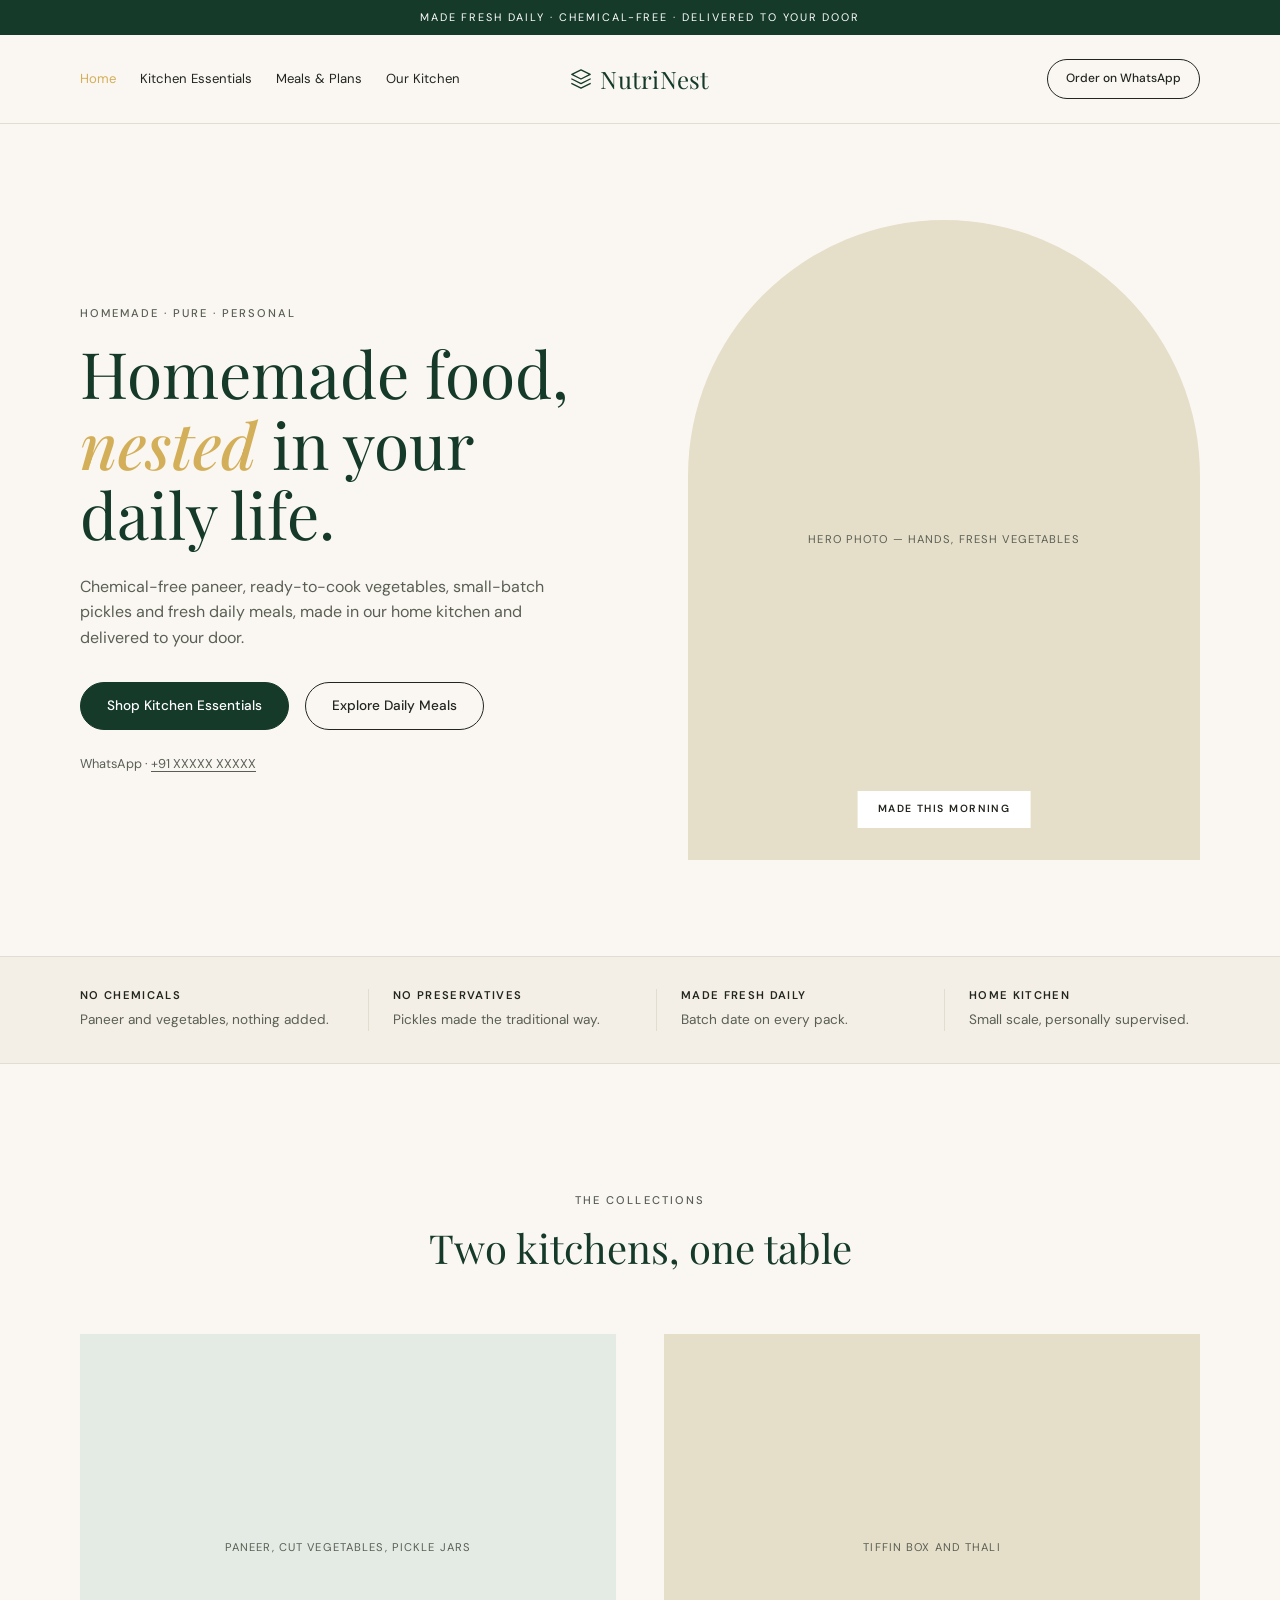
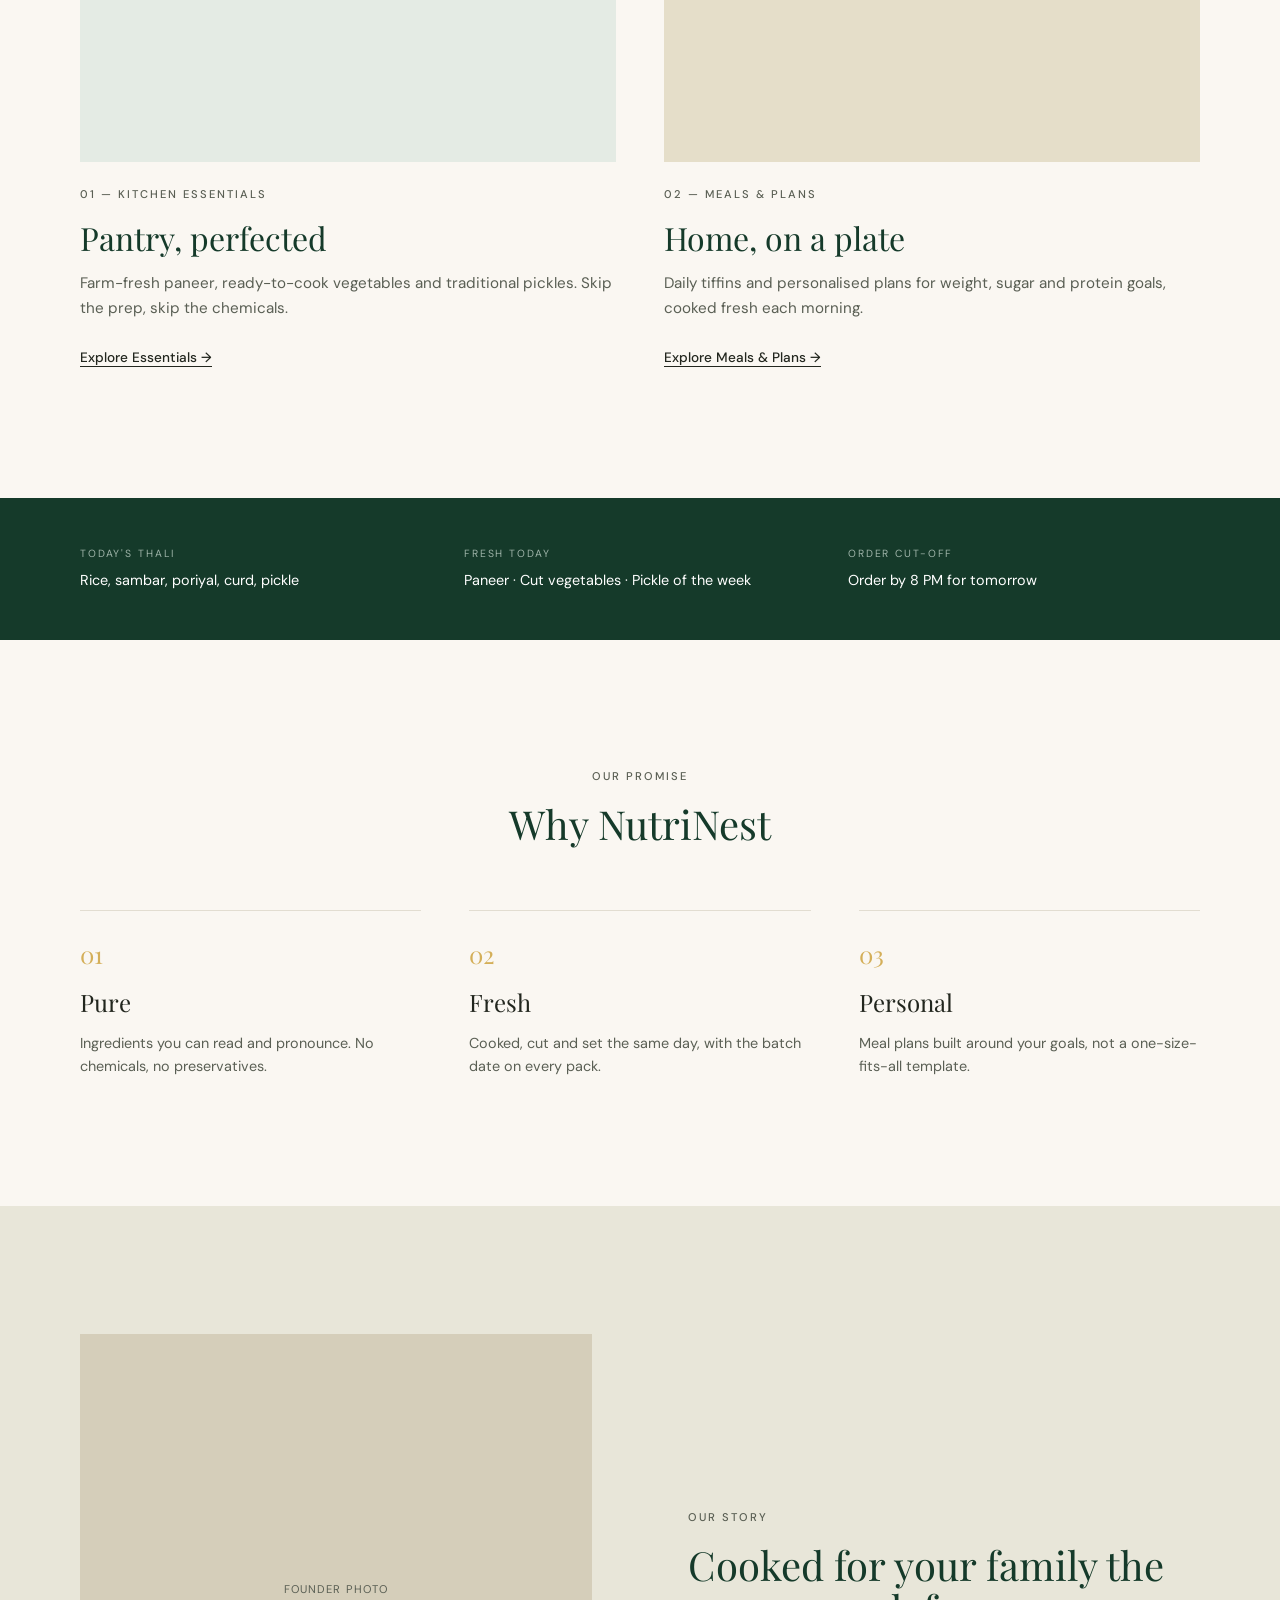
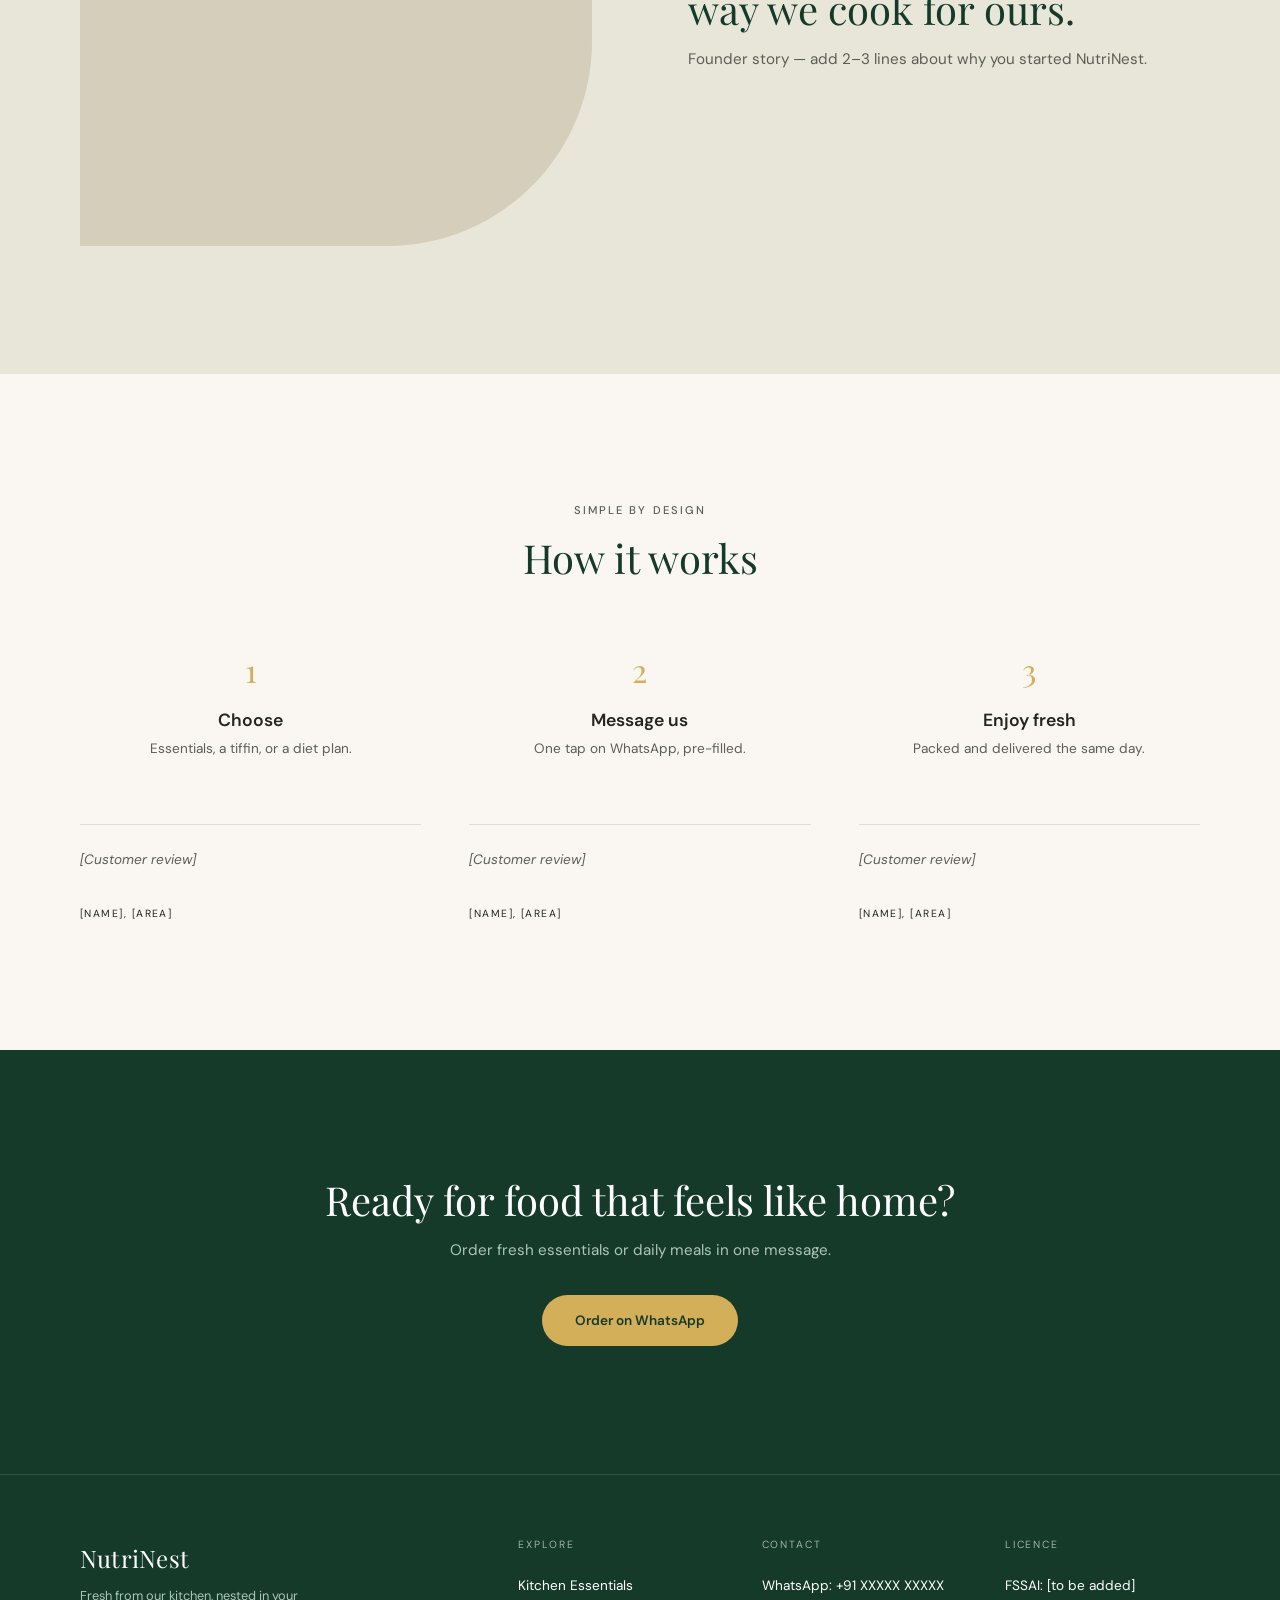
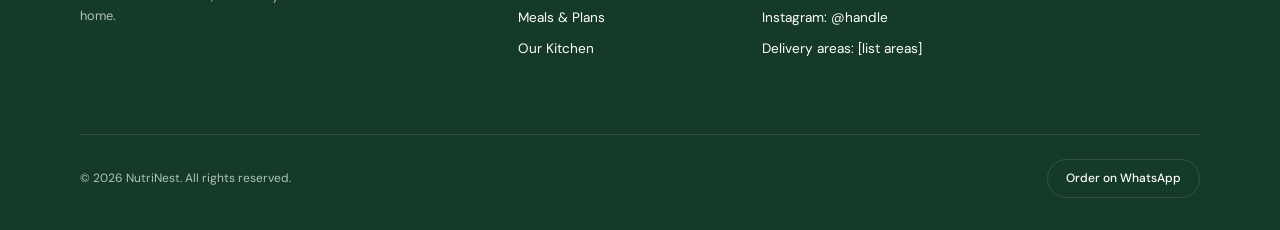
==== index.html @ 68348ece "first commit, structure created. kitchen-essential updated" ====
<!DOCTYPE html>
<html lang="en">
<head>
  <meta charset="UTF-8" />
  <meta name="viewport" content="width=device-width, initial-scale=1.0" />
  <meta name="description" content="NutriNest — homemade, chemical-free meals and kitchen essentials delivered fresh to your door." />
  <title>NutriNest — Homemade food, nested in your daily life</title>

  <link rel="preconnect" href="https://fonts.googleapis.com" />
  <link rel="preconnect" href="https://fonts.gstatic.com" crossorigin />
  <link
    href="https://fonts.googleapis.com/css2?family=DM+Sans:opsz,wght@9..40,400;9..40,500;9..40,600&family=Playfair+Display:ital,wght@0,400;0,500;1,500&display=swap"
    rel="stylesheet"
  />

  <!-- <link rel="stylesheet" href="style.css" /> -->
   <link rel="stylesheet" href="css/tokens.css" />
<link rel="stylesheet" href="css/base.css" />
<link rel="stylesheet" href="css/components.css" />
<link rel="stylesheet" href="css/pages/home.css" />   <!-- swap per page -->
</head>
<body>

  <!-- ============ ANNOUNCEMENT BAR ============ -->
  <div class="announcement-bar" role="region" aria-label="Announcement">
    <p>Made fresh daily · Chemical-free · Delivered to your door</p>
  </div>

  <!-- ============ HEADER ============ -->
  <header class="site-header">
    <div class="container site-header__inner">
      <nav class="site-nav" aria-label="Primary">
  <ul class="site-nav__list">
    <li><a href="index.html" class="site-nav__link" aria-current="page">Home</a></li>
    <li><a href="kitchen-essentials.html" class="site-nav__link">Kitchen Essentials</a></li>
    <li><a href="meals-plans.html" class="site-nav__link">Meals &amp; Plans</a></li>
    <li><a href="our-kitchen.html" class="site-nav__link">Our Kitchen</a></li>
  </ul>
</nav>

      <a href="/" class="brand" aria-label="NutriNest home">
        <svg class="brand__icon" width="22" height="22" viewBox="0 0 24 24" fill="none" stroke="currentColor" stroke-width="1.5" stroke-linecap="round" stroke-linejoin="round" aria-hidden="true">
          <path d="M12 2 2 7l10 5 10-5-10-5ZM2 17l10 5 10-5M2 12l10 5 10-5"/>
        </svg>
        <span class="brand__name">NutriNest</span>
      </a>

      <a href="https://wa.me/" class="btn btn--outline btn--sm" target="_blank" rel="noopener">Order on WhatsApp</a>
    </div>
  </header>

  <main>
    <!-- ============ HERO ============ -->
    <section class="hero" aria-labelledby="hero-title">
      <div class="container hero__inner">
        <div class="hero__content">
          <p class="eyebrow">Homemade · Pure · Personal</p>
          <h1 id="hero-title" class="hero__title">
            Homemade food,<br />
            <em class="hero__title-accent">nested</em> in your<br />
            daily life.
          </h1>
          <p class="hero__lead">
            Chemical-free paneer, ready-to-cook vegetables, small-batch pickles and fresh
            daily meals, made in our home kitchen and delivered to your door.
          </p>
          <div class="hero__actions">
            <a href="#essentials" class="btn btn--primary">Shop Kitchen Essentials</a>
            <a href="#meals" class="btn btn--outline">Explore Daily Meals</a>
          </div>
          <p class="hero__meta">WhatsApp · <a href="https://wa.me/" class="link-underline">+91 XXXXX XXXXX</a></p>
        </div>

        <figure class="hero__media">
          <!-- Replace with <img src="..." alt="..."> when assets are ready -->
          <div class="image-placeholder image-placeholder--arch" aria-hidden="true">
            <span>Hero photo — hands, fresh vegetables</span>
          </div>
          <figcaption class="hero__badge">Made this morning</figcaption>
        </figure>
      </div>
    </section>

    <!-- ============ VALUE PROPS ============ -->
    <section class="value-props" aria-label="Why NutriNest">
      <div class="container">
        <ul class="value-props__grid">
          <li class="value-props__item">
            <h3 class="value-props__title">No Chemicals</h3>
            <p class="value-props__text">Paneer and vegetables, nothing added.</p>
          </li>
          <li class="value-props__item">
            <h3 class="value-props__title">No Preservatives</h3>
            <p class="value-props__text">Pickles made the traditional way.</p>
          </li>
          <li class="value-props__item">
            <h3 class="value-props__title">Made Fresh Daily</h3>
            <p class="value-props__text">Batch date on every pack.</p>
          </li>
          <li class="value-props__item">
            <h3 class="value-props__title">Home Kitchen</h3>
            <p class="value-props__text">Small scale, personally supervised.</p>
          </li>
        </ul>
      </div>
    </section>

    <!-- ============ COLLECTIONS ============ -->
    <section id="essentials" class="collections" aria-labelledby="collections-title">
      <div class="container">
        <header class="section-head section-head--center">
          <p class="eyebrow">The Collections</p>
          <h2 id="collections-title" class="section-title">Two kitchens, one table</h2>
        </header>

        <div class="collections__grid">
          <article class="collection-card" id="meals">
            <div class="image-placeholder image-placeholder--sage" aria-hidden="true">
              <span>Paneer, cut vegetables, pickle jars</span>
            </div>
            <p class="eyebrow">01 — Kitchen Essentials</p>
            <h3 class="collection-card__title">Pantry, perfected</h3>
            <p class="collection-card__text">
              Farm-fresh paneer, ready-to-cook vegetables and traditional pickles.
              Skip the prep, skip the chemicals.
            </p>
            <a href="#" class="link-cta">Explore Essentials <span aria-hidden="true">→</span></a>
          </article>

          <article class="collection-card">
            <div class="image-placeholder image-placeholder--sand" aria-hidden="true">
              <span>Tiffin box and thali</span>
            </div>
            <p class="eyebrow">02 — Meals &amp; Plans</p>
            <h3 class="collection-card__title">Home, on a plate</h3>
            <p class="collection-card__text">
              Daily tiffins and personalised plans for weight, sugar and protein goals,
              cooked fresh each morning.
            </p>
            <a href="#" class="link-cta">Explore Meals &amp; Plans <span aria-hidden="true">→</span></a>
          </article>
        </div>
      </div>
    </section>

    <!-- ============ TODAY'S BOARD ============ -->
    <section class="daily-board" aria-label="Today at NutriNest">
      <div class="container daily-board__grid">
        <div class="daily-board__item">
          <p class="daily-board__label">Today's Thali</p>
          <p class="daily-board__value">Rice, sambar, poriyal, curd, pickle</p>
        </div>
        <div class="daily-board__item">
          <p class="daily-board__label">Fresh Today</p>
          <p class="daily-board__value">Paneer · Cut vegetables · Pickle of the week</p>
        </div>
        <div class="daily-board__item">
          <p class="daily-board__label">Order Cut-off</p>
          <p class="daily-board__value">Order by 8 PM for tomorrow</p>
        </div>
      </div>
    </section>

    <!-- ============ PROMISE ============ -->
    <section class="promise" aria-labelledby="promise-title">
      <div class="container">
        <header class="section-head section-head--center">
          <p class="eyebrow">Our Promise</p>
          <h2 id="promise-title" class="section-title">Why NutriNest</h2>
        </header>

        <div class="promise__grid">
          <article class="promise__item">
            <span class="promise__num">01</span>
            <h3 class="promise__title">Pure</h3>
            <p class="promise__text">Ingredients you can read and pronounce. No chemicals, no preservatives.</p>
          </article>
          <article class="promise__item">
            <span class="promise__num">02</span>
            <h3 class="promise__title">Fresh</h3>
            <p class="promise__text">Cooked, cut and set the same day, with the batch date on every pack.</p>
          </article>
          <article class="promise__item">
            <span class="promise__num">03</span>
            <h3 class="promise__title">Personal</h3>
            <p class="promise__text">Meal plans built around your goals, not a one-size-fits-all template.</p>
          </article>
        </div>
      </div>
    </section>

    <!-- ============ STORY ============ -->
    <section id="story" class="story" aria-labelledby="story-title">
      <div class="container story__inner">
        <figure class="story__media">
          <div class="image-placeholder image-placeholder--blob" aria-hidden="true">
            <span>Founder photo</span>
          </div>
        </figure>
        <div class="story__content">
          <p class="eyebrow">Our Story</p>
          <h2 id="story-title" class="story__title">Cooked for your family the way we cook for ours.</h2>
          <p class="story__text">Founder story — add 2–3 lines about why you started NutriNest.</p>
        </div>
      </div>
    </section>

    <!-- ============ HOW IT WORKS ============ -->
    <section class="how-it-works" aria-labelledby="how-title">
      <div class="container">
        <header class="section-head section-head--center">
          <p class="eyebrow">Simple by Design</p>
          <h2 id="how-title" class="section-title">How it works</h2>
        </header>

        <ol class="steps">
          <li class="steps__item">
            <span class="steps__num">1</span>
            <h3 class="steps__title">Choose</h3>
            <p class="steps__text">Essentials, a tiffin, or a diet plan.</p>
          </li>
          <li class="steps__item">
            <span class="steps__num">2</span>
            <h3 class="steps__title">Message us</h3>
            <p class="steps__text">One tap on WhatsApp, pre-filled.</p>
          </li>
          <li class="steps__item">
            <span class="steps__num">3</span>
            <h3 class="steps__title">Enjoy fresh</h3>
            <p class="steps__text">Packed and delivered the same day.</p>
          </li>
        </ol>

        <div class="testimonials">
          <figure class="testimonial">
            <blockquote class="testimonial__quote">[Customer review]</blockquote>
            <figcaption class="testimonial__author">[Name], [Area]</figcaption>
          </figure>
          <figure class="testimonial">
            <blockquote class="testimonial__quote">[Customer review]</blockquote>
            <figcaption class="testimonial__author">[Name], [Area]</figcaption>
          </figure>
          <figure class="testimonial">
            <blockquote class="testimonial__quote">[Customer review]</blockquote>
            <figcaption class="testimonial__author">[Name], [Area]</figcaption>
          </figure>
        </div>
      </div>
    </section>

    <!-- ============ CTA ============ -->
    <section class="cta" aria-labelledby="cta-title">
      <div class="container cta__inner">
        <h2 id="cta-title" class="cta__title">Ready for food that feels like home?</h2>
        <p class="cta__text">Order fresh essentials or daily meals in one message.</p>
        <a href="https://wa.me/" class="btn btn--gold" target="_blank" rel="noopener">Order on WhatsApp</a>
      </div>
    </section>
  </main>

  <!-- ============ FOOTER ============ -->
  <footer class="site-footer">
    <div class="container">
      <div class="site-footer__grid">
        <div class="site-footer__brand">
          <p class="brand__name">NutriNest</p>
          <p class="site-footer__tagline">Fresh from our kitchen, nested in your home.</p>
        </div>

        <nav class="site-footer__col" aria-label="Explore">
          <h3 class="site-footer__heading">Explore</h3>
          <ul>
            <li><a href="#essentials">Kitchen Essentials</a></li>
            <li><a href="#meals">Meals &amp; Plans</a></li>
            <li><a href="#story">Our Kitchen</a></li>
          </ul>
        </nav>

        <div class="site-footer__col">
          <h3 class="site-footer__heading">Contact</h3>
          <ul>
            <li>WhatsApp: +91 XXXXX XXXXX</li>
            <li>Instagram: @handle</li>
            <li>Delivery areas: [list areas]</li>
          </ul>
        </div>

        <div class="site-footer__col">
          <h3 class="site-footer__heading">Licence</h3>
          <ul>
            <li>FSSAI: [to be added]</li>
          </ul>
        </div>
      </div>

      <div class="site-footer__bottom">
        <p class="site-footer__copy">© <span id="year"></span> NutriNest. All rights reserved.</p>
        <a href="https://wa.me/" class="btn btn--ghost btn--sm" target="_blank" rel="noopener">Order on WhatsApp</a>
      </div>
    </div>
  </footer>

  <script>
    document.getElementById('year').textContent = new Date().getFullYear();
  </script>
</body>
</html>
---- style.css ----
/* =========================================================
   1. DESIGN TOKENS
   ========================================================= */
:root {
  /* Colour system */
  --c-bg:            #FAF7F2;
  --c-bg-muted:      #F3EFE6;
  --c-bg-elevated:   #E8E6D9;
  --c-surface-arch:  #E5DEC9;
  --c-surface-sage:  #E4EBE4;
  --c-surface-sand:  #E5DEC9;
  --c-surface-blob:  #D5CEBA;

  --c-text:          #22261E;
  --c-text-muted:    #5A5F54;
  --c-text-inverse:  #FFFFFF;
  --c-text-inverse-muted: #B0C4B8;

  --c-brand:         #153A2A;
  --c-brand-hover:   #0D261B;
  --c-accent:        #D4AF59;
  --c-accent-hover:  #C6A048;
  --c-border:        #E2DDD1;
  --c-border-inverse: rgba(255, 255, 255, 0.12);

  /* Typography */
  --font-heading: 'Playfair Display', Georgia, serif;
  --font-body:    'DM Sans', system-ui, -apple-system, sans-serif;

  /* Spacing scale (8px base) */
  --sp-1: 8px;
  --sp-2: 16px;
  --sp-3: 24px;
  --sp-4: 32px;
  --sp-5: 48px;
  --sp-6: 64px;
  --sp-7: 96px;
  --sp-8: 128px;

  /* Layout */
  --container: 1200px;
  --gutter: 40px;
  --radius-pill: 999px;

  /* Motion */
  --ease: cubic-bezier(0.4, 0, 0.2, 1);
  --dur: 200ms;
}

/* =========================================================
   2. RESET & BASE
   ========================================================= */
*, *::before, *::after { box-sizing: border-box; }

* { margin: 0; padding: 0; }

html {
  -webkit-text-size-adjust: 100%;
  scroll-behavior: smooth;
}

body {
  font-family: var(--font-body);
  font-size: 16px;
  line-height: 1.6;
  color: var(--c-text);
  background: var(--c-bg);
  -webkit-font-smoothing: antialiased;
  -moz-osx-font-smoothing: grayscale;
}

h1, h2, h3 {
  font-family: var(--font-heading);
  font-weight: 400;
  line-height: 1.1;
}

img { display: block; max-width: 100%; height: auto; }

ul, ol { list-style: none; }

a { color: inherit; text-decoration: none; }

button { font: inherit; cursor: pointer; border: none; background: none; }

:focus-visible {
  outline: 2px solid var(--c-accent);
  outline-offset: 3px;
  border-radius: 4px;
}

/* =========================================================
   3. UTILITIES
   ========================================================= */
.container {
  width: 100%;
  max-width: var(--container);
  margin-inline: auto;
  padding-inline: var(--gutter);
}

.eyebrow {
  font-size: 0.7rem;
  text-transform: uppercase;
  letter-spacing: 0.18em;
  color: var(--c-text-muted);
  margin-bottom: var(--sp-2);
  font-weight: 500;
}

.section-head { margin-bottom: var(--sp-6); }
.section-head--center { text-align: center; }

.section-title {
  font-size: clamp(1.75rem, 4vw, 2.5rem);
  color: var(--c-brand);
}

.link-underline {
  text-decoration: underline;
  text-underline-offset: 3px;
}

.link-cta {
  display: inline-block;
  font-size: 0.85rem;
  font-weight: 500;
  text-decoration: underline;
  text-underline-offset: 4px;
  transition: color var(--dur) var(--ease);
}
.link-cta:hover { color: var(--c-accent); }

/* Image placeholders — swap for <img> later */
.image-placeholder {
  width: 100%;
  display: flex;
  align-items: center;
  justify-content: center;
  text-align: center;
  padding: var(--sp-3);
  font-size: 0.7rem;
  text-transform: uppercase;
  letter-spacing: 0.1em;
  color: var(--c-text-muted);
}
.image-placeholder--arch { aspect-ratio: 4 / 5; border-radius: 999px 999px 0 0; background: var(--c-surface-arch); }
.image-placeholder--sage { aspect-ratio: 5 / 4; background: var(--c-surface-sage); }
.image-placeholder--sand { aspect-ratio: 5 / 4; background: var(--c-surface-sand); }
.image-placeholder--blob { aspect-ratio: 1 / 1; background: var(--c-surface-blob); border-radius: 0 0 40% 0; }

/* =========================================================
   4. BUTTONS
   ========================================================= */
.btn {
  display: inline-flex;
  align-items: center;
  justify-content: center;
  padding: 12px 26px;
  border-radius: var(--radius-pill);
  font-size: 0.85rem;
  font-weight: 500;
  border: 1px solid transparent;
  transition: background var(--dur) var(--ease), color var(--dur) var(--ease), border-color var(--dur) var(--ease);
  white-space: nowrap;
}

.btn--sm { padding: 9px 18px; font-size: 0.75rem; }

.btn--primary { background: var(--c-brand); color: var(--c-text-inverse); border-color: var(--c-brand); }
.btn--primary:hover { background: var(--c-brand-hover); border-color: var(--c-brand-hover); }

.btn--outline { background: transparent; color: var(--c-text); border-color: var(--c-text); }
.btn--outline:hover { background: var(--c-text); color: var(--c-text-inverse); }

.btn--gold { background: var(--c-accent); color: var(--c-brand); font-weight: 600; padding: 14px 32px; }
.btn--gold:hover { background: var(--c-accent-hover); }

.btn--ghost { background: transparent; color: var(--c-text-inverse); border-color: var(--c-border-inverse); }
.btn--ghost:hover { background: var(--c-text-inverse); color: var(--c-brand); }

/* =========================================================
   5. ANNOUNCEMENT BAR
   ========================================================= */
.announcement-bar {
  background: var(--c-brand);
  color: var(--c-text-inverse);
  text-align: center;
  padding: 9px var(--sp-2);
  font-size: 0.68rem;
  letter-spacing: 0.18em;
  text-transform: uppercase;
}

/* =========================================================
   6. HEADER
   ========================================================= */
.site-header {
  border-bottom: 1px solid var(--c-border);
  padding-block: var(--sp-3);
}

.site-header__inner {
  display: grid;
  grid-template-columns: 1fr auto 1fr;
  align-items: center;
  gap: var(--sp-3);
}

.site-nav__list {
  display: flex;
  gap: var(--sp-3);
  font-size: 0.82rem;
}

.site-nav__link { transition: color var(--dur) var(--ease); }
.site-nav__link:hover,
.site-nav__link[aria-current="page"] { color: var(--c-accent); }

.brand {
  display: inline-flex;
  align-items: center;
  gap: 8px;
  justify-self: center;
}
.brand__icon { color: var(--c-brand); }
.brand__name {
  font-family: var(--font-heading);
  font-size: 1.5rem;
  color: var(--c-brand);
  letter-spacing: 0.01em;
}

.site-header__inner > .btn { justify-self: end; }

/* =========================================================
   7. HERO
   ========================================================= */
.hero { padding-block: var(--sp-7); }

.hero__inner {
  display: grid;
  grid-template-columns: 1fr 1fr;
  gap: var(--sp-7);
  align-items: center;
}

.hero__title {
  font-size: clamp(2.5rem, 6vw, 4rem);
  color: var(--c-brand);
  margin-bottom: var(--sp-3);
}

.hero__title-accent {
  font-style: italic;
  color: var(--c-accent);
  font-weight: 500;
}

.hero__lead {
  color: var(--c-text-muted);
  max-width: 46ch;
  margin-bottom: var(--sp-4);
}

.hero__actions {
  display: flex;
  flex-wrap: wrap;
  gap: var(--sp-2);
  margin-bottom: var(--sp-3);
}

.hero__meta {
  font-size: 0.8rem;
  color: var(--c-text-muted);
}

.hero__media {
  position: relative;
}

.hero__badge {
  position: absolute;
  left: 50%;
  bottom: var(--sp-4);
  transform: translateX(-50%);
  background: var(--c-text-inverse);
  color: var(--c-text);
  padding: 10px 20px;
  font-size: 0.65rem;
  font-weight: 600;
  letter-spacing: 0.14em;
  text-transform: uppercase;
  white-space: nowrap;
}

/* =========================================================
   8. VALUE PROPS
   ========================================================= */
.value-props {
  background: var(--c-bg-muted);
  border-block: 1px solid var(--c-border);
  padding-block: var(--sp-4);
}

.value-props__grid {
  display: grid;
  grid-template-columns: repeat(4, 1fr);
  gap: var(--sp-4);
}

.value-props__item {
  padding-left: var(--sp-3);
  border-left: 1px solid var(--c-border);
}
.value-props__item:first-child { border-left: none; padding-left: 0; }

.value-props__title {
  font-family: var(--font-body);
  font-size: 0.7rem;
  font-weight: 600;
  text-transform: uppercase;
  letter-spacing: 0.12em;
  margin-bottom: var(--sp-1);
}

.value-props__text {
  font-size: 0.85rem;
  color: var(--c-text-muted);
}

/* =========================================================
   9. COLLECTIONS
   ========================================================= */
.collections { padding-block: var(--sp-8); }

.collections__grid {
  display: grid;
  grid-template-columns: repeat(2, 1fr);
  gap: var(--sp-5);
}

.collection-card .image-placeholder { margin-bottom: var(--sp-3); }

.collection-card__title {
  font-size: clamp(1.5rem, 3vw, 2rem);
  color: var(--c-brand);
  margin-bottom: var(--sp-2);
}

.collection-card__text {
  color: var(--c-text-muted);
  font-size: 0.95rem;
  margin-bottom: var(--sp-3);
}

/* =========================================================
   10. DAILY BOARD
   ========================================================= */
.daily-board {
  background: var(--c-brand);
  color: var(--c-text-inverse);
  padding-block: var(--sp-5);
}

.daily-board__grid {
  display: grid;
  grid-template-columns: repeat(3, 1fr);
  gap: var(--sp-4);
}

.daily-board__label {
  font-size: 0.65rem;
  text-transform: uppercase;
  letter-spacing: 0.18em;
  color: #9EB3A8;
  margin-bottom: var(--sp-1);
}

.daily-board__value { font-size: 0.9rem; line-height: 1.5; }

/* =========================================================
   11. PROMISE
   ========================================================= */
.promise { padding-block: var(--sp-8); }

.promise__grid {
  display: grid;
  grid-template-columns: repeat(3, 1fr);
  gap: var(--sp-5);
}

.promise__item {
  border-top: 1px solid var(--c-border);
  padding-top: var(--sp-3);
}

.promise__num {
  display: block;
  font-family: var(--font-heading);
  font-size: 1.5rem;
  color: var(--c-accent);
  margin-bottom: var(--sp-2);
}

.promise__title {
  font-size: 1.5rem;
  margin-bottom: var(--sp-2);
}

.promise__text {
  font-size: 0.9rem;
  color: var(--c-text-muted);
}

/* =========================================================
   12. STORY
   ========================================================= */
.story {
  background: var(--c-bg-elevated);
  padding-block: var(--sp-8);
}

.story__inner {
  display: grid;
  grid-template-columns: 1fr 1fr;
  gap: var(--sp-7);
  align-items: center;
}

.story__title {
  font-size: clamp(1.75rem, 3.5vw, 2.5rem);
  color: var(--c-brand);
  margin-bottom: var(--sp-2);
}

.story__text {
  font-size: 0.95rem;
  color: var(--c-text-muted);
}

/* =========================================================
   13. HOW IT WORKS
   ========================================================= */
.how-it-works { padding-block: var(--sp-8); }

.steps {
  display: grid;
  grid-template-columns: repeat(3, 1fr);
  gap: var(--sp-5);
  text-align: center;
  margin-bottom: var(--sp-6);
}

.steps__num {
  display: block;
  font-family: var(--font-heading);
  font-size: 2rem;
  color: var(--c-accent);
  margin-bottom: var(--sp-2);
}

.steps__title {
  font-family: var(--font-body);
  font-size: 1.1rem;
  font-weight: 600;
  margin-bottom: var(--sp-1);
}

.steps__text {
  font-size: 0.85rem;
  color: var(--c-text-muted);
}

.testimonials {
  display: grid;
  grid-template-columns: repeat(3, 1fr);
  gap: var(--sp-5);
}

.testimonial {
  border-top: 1px solid var(--c-border);
  padding-top: var(--sp-3);
}

.testimonial__quote {
  font-size: 0.85rem;
  font-style: italic;
  color: var(--c-text-muted);
  min-height: 3em;
}

.testimonial__author {
  margin-top: var(--sp-2);
  font-size: 0.65rem;
  letter-spacing: 0.14em;
  text-transform: uppercase;
  color: var(--c-text);
}

/* =========================================================
   14. CTA
   ========================================================= */
.cta {
  background: var(--c-brand);
  color: var(--c-text-inverse);
  text-align: center;
  padding-block: var(--sp-8);
}

.cta__title { font-size: clamp(1.75rem, 4vw, 2.5rem); margin-bottom: var(--sp-2); }

.cta__text {
  color: var(--c-text-inverse-muted);
  font-size: 0.95rem;
  margin-bottom: var(--sp-4);
}

/* =========================================================
   15. FOOTER
   ========================================================= */
.site-footer {
  background: var(--c-brand);
  color: var(--c-text-inverse);
  padding-block: var(--sp-6) var(--sp-4);
  border-top: 1px solid var(--c-border-inverse);
}

.site-footer__grid {
  display: grid;
  grid-template-columns: 2fr 1fr 1fr 1fr;
  gap: var(--sp-5);
  margin-bottom: var(--sp-6);
}

.site-footer__tagline {
  font-size: 0.8rem;
  color: var(--c-text-inverse-muted);
  max-width: 26ch;
  margin-top: var(--sp-1);
}

.site-footer .brand__name { color: var(--c-text-inverse); }

.site-footer__heading {
  font-family: var(--font-body);
  font-size: 0.65rem;
  letter-spacing: 0.18em;
  text-transform: uppercase;
  color: #9EB3A8;
  margin-bottom: var(--sp-3);
}

.site-footer__col ul li {
  font-size: 0.85rem;
  margin-bottom: 10px;
}
.site-footer__col a:hover { color: var(--c-accent); }

.site-footer__bottom {
  display: flex;
  justify-content: space-between;
  align-items: center;
  gap: var(--sp-3);
  border-top: 1px solid var(--c-border-inverse);
  padding-top: var(--sp-3);
  font-size: 0.75rem;
  color: var(--c-text-inverse-muted);
}

/* =========================================================
   16. RESPONSIVE
   ========================================================= */
@media (max-width: 1024px) {
  :root { --gutter: 24px; }

  .hero__inner,
  .collections__grid,
  .story__inner {
    grid-template-columns: 1fr;
    gap: var(--sp-5);
  }

  .value-props__grid,
  .promise__grid,
  .steps,
  .testimonials,
  .daily-board__grid {
    grid-template-columns: 1fr 1fr;
  }

  .site-footer__grid { grid-template-columns: 1fr 1fr; }
  .site-header__inner { grid-template-columns: 1fr auto; }
  .site-nav { display: none; } /* Replace with a mobile drawer later */
}

@media (max-width: 640px) {
  .value-props__grid,
  .promise__grid,
  .steps,
  .testimonials,
  .daily-board__grid,
  .site-footer__grid {
    grid-template-columns: 1fr;
  }

  .value-props__item {
    border-left: none;
    padding-left: 0;
    border-top: 1px solid var(--c-border);
    padding-top: var(--sp-2);
  }
  .value-props__item:first-child { border-top: none; padding-top: 0; }

  .hero { padding-block: var(--sp-5); }

  .site-footer__bottom {
    flex-direction: column;
    align-items: flex-start;
  }
}

/* Respect reduced-motion preferences */
@media (prefers-reduced-motion: reduce) {
  *, *::before, *::after {
    animation-duration: 0.01ms !important;
    transition-duration: 0.01ms !important;
    scroll-behavior: auto !important;
  }
}
---- css/tokens.css ----
/* =========================================================
   1. DESIGN TOKENS
   ========================================================= */
:root {
  /* Colour system */
  --c-bg:            #FAF7F2;
  --c-bg-muted:      #F3EFE6;
  --c-bg-elevated:   #E8E6D9;
  --c-surface-arch:  #E5DEC9;
  --c-surface-sage:  #E4EBE4;
  --c-surface-sand:  #E5DEC9;
  --c-surface-blob:  #D5CEBA;

  --c-text:          #22261E;
  --c-text-muted:    #5A5F54;
  --c-text-inverse:  #FFFFFF;
  --c-text-inverse-muted: #B0C4B8;

  --c-brand:         #153A2A;
  --c-brand-hover:   #0D261B;
  --c-accent:        #D4AF59;
  --c-accent-hover:  #C6A048;
  --c-border:        #E2DDD1;
  --c-border-inverse: rgba(255, 255, 255, 0.12);

  /* Typography */
  --font-heading: 'Playfair Display', Georgia, serif;
  --font-body:    'DM Sans', system-ui, -apple-system, sans-serif;

  /* Spacing scale (8px base) */
  --sp-1: 8px;
  --sp-2: 16px;
  --sp-3: 24px;
  --sp-4: 32px;
  --sp-5: 48px;
  --sp-6: 64px;
  --sp-7: 96px;
  --sp-8: 128px;

  /* Layout */
  --container: 1200px;
  --gutter: 40px;
  --radius-pill: 999px;

  /* Motion */
  --ease: cubic-bezier(0.4, 0, 0.2, 1);
  --dur: 200ms;
}
---- css/base.css ----
/* =========================================================
   2. RESET & BASE
   ========================================================= */
*, *::before, *::after { box-sizing: border-box; }

* { margin: 0; padding: 0; }

html {
  -webkit-text-size-adjust: 100%;
  scroll-behavior: smooth;
}

body {
  font-family: var(--font-body);
  font-size: 16px;
  line-height: 1.6;
  color: var(--c-text);
  background: var(--c-bg);
  -webkit-font-smoothing: antialiased;
  -moz-osx-font-smoothing: grayscale;
}

h1, h2, h3 {
  font-family: var(--font-heading);
  font-weight: 400;
  line-height: 1.1;
}

img { display: block; max-width: 100%; height: auto; }

ul, ol { list-style: none; }

a { color: inherit; text-decoration: none; }

button { font: inherit; cursor: pointer; border: none; background: none; }

:focus-visible {
  outline: 2px solid var(--c-accent);
  outline-offset: 3px;
  border-radius: 4px;
}

/* =========================================================
   3. UTILITIES
   ========================================================= */
.container {
  width: 100%;
  max-width: var(--container);
  margin-inline: auto;
  padding-inline: var(--gutter);
}

.eyebrow {
  font-size: 0.7rem;
  text-transform: uppercase;
  letter-spacing: 0.18em;
  color: var(--c-text-muted);
  margin-bottom: var(--sp-2);
  font-weight: 500;
}

.section-head { margin-bottom: var(--sp-6); }
.section-head--center { text-align: center; }

.section-title {
  font-size: clamp(1.75rem, 4vw, 2.5rem);
  color: var(--c-brand);
}

.link-underline {
  text-decoration: underline;
  text-underline-offset: 3px;
}

.link-cta {
  display: inline-block;
  font-size: 0.85rem;
  font-weight: 500;
  text-decoration: underline;
  text-underline-offset: 4px;
  transition: color var(--dur) var(--ease);
}
.link-cta:hover { color: var(--c-accent); }

/* Global responsive token adjustment */
@media (max-width: 1024px) {
  :root { --gutter: 24px; }
}

/* =========================================================
   18. REDUCED MOTION
   ========================================================= */
@media (prefers-reduced-motion: reduce) {
  *, *::before, *::after {
    animation-duration: 0.01ms !important;
    transition-duration: 0.01ms !important;
    scroll-behavior: auto !important;
  }
}
---- css/components.css ----
/* =========================================================
   4. BUTTONS
   ========================================================= */
.btn {
  display: inline-flex;
  align-items: center;
  justify-content: center;
  padding: 12px 26px;
  border-radius: var(--radius-pill);
  font-size: 0.85rem;
  font-weight: 500;
  border: 1px solid transparent;
  transition: background var(--dur) var(--ease), color var(--dur) var(--ease), border-color var(--dur) var(--ease);
  white-space: nowrap;
}

.btn--sm { padding: 9px 18px; font-size: 0.75rem; }

.btn--primary { background: var(--c-brand); color: var(--c-text-inverse); border-color: var(--c-brand); }
.btn--primary:hover { background: var(--c-brand-hover); border-color: var(--c-brand-hover); }

.btn--outline { background: transparent; color: var(--c-text); border-color: var(--c-text); }
.btn--outline:hover { background: var(--c-text); color: var(--c-text-inverse); }

.btn--gold { background: var(--c-accent); color: var(--c-brand); font-weight: 600; padding: 14px 32px; }
.btn--gold:hover { background: var(--c-accent-hover); }

.btn--ghost { background: transparent; color: var(--c-text-inverse); border-color: var(--c-border-inverse); }
.btn--ghost:hover { background: var(--c-text-inverse); color: var(--c-brand); }

/* =========================================================
   5. ANNOUNCEMENT BAR
   ========================================================= */
.announcement-bar {
  background: var(--c-brand);
  color: var(--c-text-inverse);
  text-align: center;
  padding: 9px var(--sp-2);
  font-size: 0.68rem;
  letter-spacing: 0.18em;
  text-transform: uppercase;
}

/* =========================================================
   6. HEADER
   ========================================================= */
.site-header {
  border-bottom: 1px solid var(--c-border);
  padding-block: var(--sp-3);
}

.site-header__inner {
  display: grid;
  grid-template-columns: 1fr auto 1fr;
  align-items: center;
  gap: var(--sp-3);
}

.site-nav__list {
  display: flex;
  gap: var(--sp-3);
  font-size: 0.82rem;
}

.site-nav__link { transition: color var(--dur) var(--ease); }
.site-nav__link:hover,
.site-nav__link[aria-current="page"] { color: var(--c-accent); }

.brand {
  display: inline-flex;
  align-items: center;
  gap: 8px;
  justify-self: center;
}
.brand__icon { color: var(--c-brand); }
.brand__name {
  font-family: var(--font-heading);
  font-size: 1.5rem;
  color: var(--c-brand);
  letter-spacing: 0.01em;
}

.site-header__inner > .btn { justify-self: end; }

/* =========================================================
   7. HERO
   ========================================================= */
.hero { padding-block: var(--sp-7); }

.hero__inner {
  display: grid;
  grid-template-columns: 1fr 1fr;
  gap: var(--sp-7);
  align-items: center;
}

.hero__title {
  font-size: clamp(2.5rem, 6vw, 4rem);
  color: var(--c-brand);
  margin-bottom: var(--sp-3);
}

.hero__title-accent {
  font-style: italic;
  color: var(--c-accent);
  font-weight: 500;
}

.hero__lead {
  color: var(--c-text-muted);
  max-width: 46ch;
  margin-bottom: var(--sp-4);
}

.hero__actions {
  display: flex;
  flex-wrap: wrap;
  gap: var(--sp-2);
  margin-bottom: var(--sp-3);
}

.hero__meta {
  font-size: 0.8rem;
  color: var(--c-text-muted);
}

.hero__media {
  position: relative;
}

.hero__badge {
  position: absolute;
  left: 50%;
  bottom: var(--sp-4);
  transform: translateX(-50%);
  background: var(--c-text-inverse);
  color: var(--c-text);
  padding: 10px 20px;
  font-size: 0.65rem;
  font-weight: 600;
  letter-spacing: 0.14em;
  text-transform: uppercase;
  white-space: nowrap;
}

/* =========================================================
   8. VALUE PROPS
   ========================================================= */
.value-props {
  background: var(--c-bg-muted);
  border-block: 1px solid var(--c-border);
  padding-block: var(--sp-4);
}

.value-props__grid {
  display: grid;
  grid-template-columns: repeat(4, 1fr);
  gap: var(--sp-4);
}

.value-props__item {
  padding-left: var(--sp-3);
  border-left: 1px solid var(--c-border);
}
.value-props__item:first-child { border-left: none; padding-left: 0; }

.value-props__title {
  font-family: var(--font-body);
  font-size: 0.7rem;
  font-weight: 600;
  text-transform: uppercase;
  letter-spacing: 0.12em;
  margin-bottom: var(--sp-1);
}

.value-props__text {
  font-size: 0.85rem;
  color: var(--c-text-muted);
}

/* =========================================================
   9. IMAGE PLACEHOLDERS
   ========================================================= */
.image-placeholder {
  width: 100%;
  display: flex;
  align-items: center;
  justify-content: center;
  text-align: center;
  padding: var(--sp-3);
  font-size: 0.7rem;
  text-transform: uppercase;
  letter-spacing: 0.1em;
  color: var(--c-text-muted);
}
.image-placeholder--arch { aspect-ratio: 4 / 5; border-radius: 999px 999px 0 0; background: var(--c-surface-arch); }
.image-placeholder--sage { aspect-ratio: 5 / 4; background: var(--c-surface-sage); }
.image-placeholder--sand { aspect-ratio: 5 / 4; background: var(--c-surface-sand); }
.image-placeholder--blob { aspect-ratio: 1 / 1; background: var(--c-surface-blob); border-radius: 0 0 40% 0; }

/* =========================================================
   10. DAILY BOARD
   ========================================================= */
.daily-board {
  background: var(--c-brand);
  color: var(--c-text-inverse);
  padding-block: var(--sp-5);
}

.daily-board__grid {
  display: grid;
  grid-template-columns: repeat(3, 1fr);
  gap: var(--sp-4);
}

.daily-board__label {
  font-size: 0.65rem;
  text-transform: uppercase;
  letter-spacing: 0.18em;
  color: #9EB3A8;
  margin-bottom: var(--sp-1);
}

.daily-board__value { font-size: 0.9rem; line-height: 1.5; }

/* =========================================================
   11. PROMISE
   ========================================================= */
.promise { padding-block: var(--sp-8); }

.promise__grid {
  display: grid;
  grid-template-columns: repeat(3, 1fr);
  gap: var(--sp-5);
}

.promise__item {
  border-top: 1px solid var(--c-border);
  padding-top: var(--sp-3);
}

.promise__num {
  display: block;
  font-family: var(--font-heading);
  font-size: 1.5rem;
  color: var(--c-accent);
  margin-bottom: var(--sp-2);
}

.promise__title {
  font-size: 1.5rem;
  margin-bottom: var(--sp-2);
}

.promise__text {
  font-size: 0.9rem;
  color: var(--c-text-muted);
}

/* =========================================================
   12. HOW IT WORKS
   ========================================================= */
.how-it-works { padding-block: var(--sp-8); }

.steps {
  display: grid;
  grid-template-columns: repeat(3, 1fr);
  gap: var(--sp-5);
  text-align: center;
  margin-bottom: var(--sp-6);
}

.steps__num {
  display: block;
  font-family: var(--font-heading);
  font-size: 2rem;
  color: var(--c-accent);
  margin-bottom: var(--sp-2);
}

.steps__title {
  font-family: var(--font-body);
  font-size: 1.1rem;
  font-weight: 600;
  margin-bottom: var(--sp-1);
}

.steps__text {
  font-size: 0.85rem;
  color: var(--c-text-muted);
}

.testimonials {
  display: grid;
  grid-template-columns: repeat(3, 1fr);
  gap: var(--sp-5);
}

.testimonial {
  border-top: 1px solid var(--c-border);
  padding-top: var(--sp-3);
}

.testimonial__quote {
  font-size: 0.85rem;
  font-style: italic;
  color: var(--c-text-muted);
  min-height: 3em;
}

.testimonial__author {
  margin-top: var(--sp-2);
  font-size: 0.65rem;
  letter-spacing: 0.14em;
  text-transform: uppercase;
  color: var(--c-text);
}

/* =========================================================
   13. CTA
   ========================================================= */
.cta {
  background: var(--c-brand);
  color: var(--c-text-inverse);
  text-align: center;
  padding-block: var(--sp-8);
}

.cta__title { font-size: clamp(1.75rem, 4vw, 2.5rem); margin-bottom: var(--sp-2); }

.cta__text {
  color: var(--c-text-inverse-muted);
  font-size: 0.95rem;
  margin-bottom: var(--sp-4);
}

/* =========================================================
   14. FOOTER
   ========================================================= */
.site-footer {
  background: var(--c-brand);
  color: var(--c-text-inverse);
  padding-block: var(--sp-6) var(--sp-4);
  border-top: 1px solid var(--c-border-inverse);
}

.site-footer__grid {
  display: grid;
  grid-template-columns: 2fr 1fr 1fr 1fr;
  gap: var(--sp-5);
  margin-bottom: var(--sp-6);
}

.site-footer__tagline {
  font-size: 0.8rem;
  color: var(--c-text-inverse-muted);
  max-width: 26ch;
  margin-top: var(--sp-1);
}

.site-footer .brand__name { color: var(--c-text-inverse); }

.site-footer__heading {
  font-family: var(--font-body);
  font-size: 0.65rem;
  letter-spacing: 0.18em;
  text-transform: uppercase;
  color: #9EB3A8;
  margin-bottom: var(--sp-3);
}

.site-footer__col ul li {
  font-size: 0.85rem;
  margin-bottom: 10px;
}
.site-footer__col a:hover { color: var(--c-accent); }

.site-footer__bottom {
  display: flex;
  justify-content: space-between;
  align-items: center;
  gap: var(--sp-3);
  border-top: 1px solid var(--c-border-inverse);
  padding-top: var(--sp-3);
  font-size: 0.75rem;
  color: var(--c-text-inverse-muted);
}

/* =========================================================
   15. COMPONENTS — RESPONSIVE
   ========================================================= */
@media (max-width: 1024px) {
  .value-props__grid,
  .promise__grid,
  .steps,
  .testimonials,
  .daily-board__grid {
    grid-template-columns: 1fr 1fr;
  }

  .site-footer__grid { grid-template-columns: 1fr 1fr; }
  .site-header__inner { grid-template-columns: 1fr auto; }
  .site-nav { display: none; } /* Replace with a mobile drawer later */
}

@media (max-width: 640px) {
  .value-props__grid,
  .promise__grid,
  .steps,
  .testimonials,
  .daily-board__grid,
  .site-footer__grid {
    grid-template-columns: 1fr;
  }

  .value-props__item {
    border-left: none;
    padding-left: 0;
    border-top: 1px solid var(--c-border);
    padding-top: var(--sp-2);
  }
  .value-props__item:first-child { border-top: none; padding-top: 0; }

  .site-footer__bottom {
    flex-direction: column;
    align-items: flex-start;
  }
}
/* =========================================================
   16. EXTENDED UTILITIES (used across pages)
   ========================================================= */
.section-lead {
  color: var(--c-text-muted);
  font-size: 0.95rem;
  max-width: 50ch;
  margin-inline: auto;
  margin-top: var(--sp-2);
}

/* =========================================================
   17. ACCORDION COMPONENT (reusable)
   ========================================================= */
.accordion {
  max-width: 800px;
  margin-inline: auto;
  border-top: 1px solid var(--c-border);
}

.accordion__item {
  border-bottom: 1px solid var(--c-border);
}

.accordion__header {
  display: flex;
  justify-content: space-between;
  align-items: center;
  padding-block: var(--sp-3);
  cursor: pointer;
  font-size: 0.95rem;
  font-weight: 500;
  list-style: none; /* Hide default arrow */
  color: var(--c-text);
  transition: color var(--dur) var(--ease);
}

.accordion__header::-webkit-details-marker {
  display: none; /* Hide default arrow in Safari */
}

.accordion__header:hover {
  color: var(--c-accent);
}

/* Custom +/- icon */
.accordion__icon {
  position: relative;
  width: 14px;
  height: 14px;
  flex-shrink: 0;
}
.accordion__icon::before,
.accordion__icon::after {
  content: '';
  position: absolute;
  background: currentColor;
  transition: transform var(--dur) var(--ease);
}
.accordion__icon::before {
  top: 50%;
  left: 0;
  width: 100%;
  height: 1px;
  transform: translateY(-50%);
}
.accordion__icon::after {
  left: 50%;
  top: 0;
  width: 1px;
  height: 100%;
  transform: translateX(-50%);
}

/* Rotate the vertical line when open to make a minus sign */
details[open] .accordion__icon::after {
  transform: translateX(-50%) rotate(90deg);
}

.accordion__content {
  padding-bottom: var(--sp-3);
  color: var(--c-text-muted);
  font-size: 0.9rem;
  line-height: 1.6;
}
---- css/pages/home.css ----
/* =========================================================
   HOME PAGE — specific styles
   ========================================================= */

/* =========================================================
   1. COLLECTIONS
   ========================================================= */
.collections { padding-block: var(--sp-8); }

.collections__grid {
  display: grid;
  grid-template-columns: repeat(2, 1fr);
  gap: var(--sp-5);
}

.collection-card .image-placeholder { margin-bottom: var(--sp-3); }

.collection-card__title {
  font-size: clamp(1.5rem, 3vw, 2rem);
  color: var(--c-brand);
  margin-bottom: var(--sp-2);
}

.collection-card__text {
  color: var(--c-text-muted);
  font-size: 0.95rem;
  margin-bottom: var(--sp-3);
}

/* =========================================================
   2. STORY
   ========================================================= */
.story {
  background: var(--c-bg-elevated);
  padding-block: var(--sp-8);
}

.story__inner {
  display: grid;
  grid-template-columns: 1fr 1fr;
  gap: var(--sp-7);
  align-items: center;
}

.story__title {
  font-size: clamp(1.75rem, 3.5vw, 2.5rem);
  color: var(--c-brand);
  margin-bottom: var(--sp-2);
}

.story__text {
  font-size: 0.95rem;
  color: var(--c-text-muted);
}

/* =========================================================
   3. HOME — RESPONSIVE
   ========================================================= */
@media (max-width: 1024px) {
  .hero__inner,
  .collections__grid,
  .story__inner {
    grid-template-columns: 1fr;
    gap: var(--sp-5);
  }
}

@media (max-width: 640px) {
  .hero { padding-block: var(--sp-5); }
}
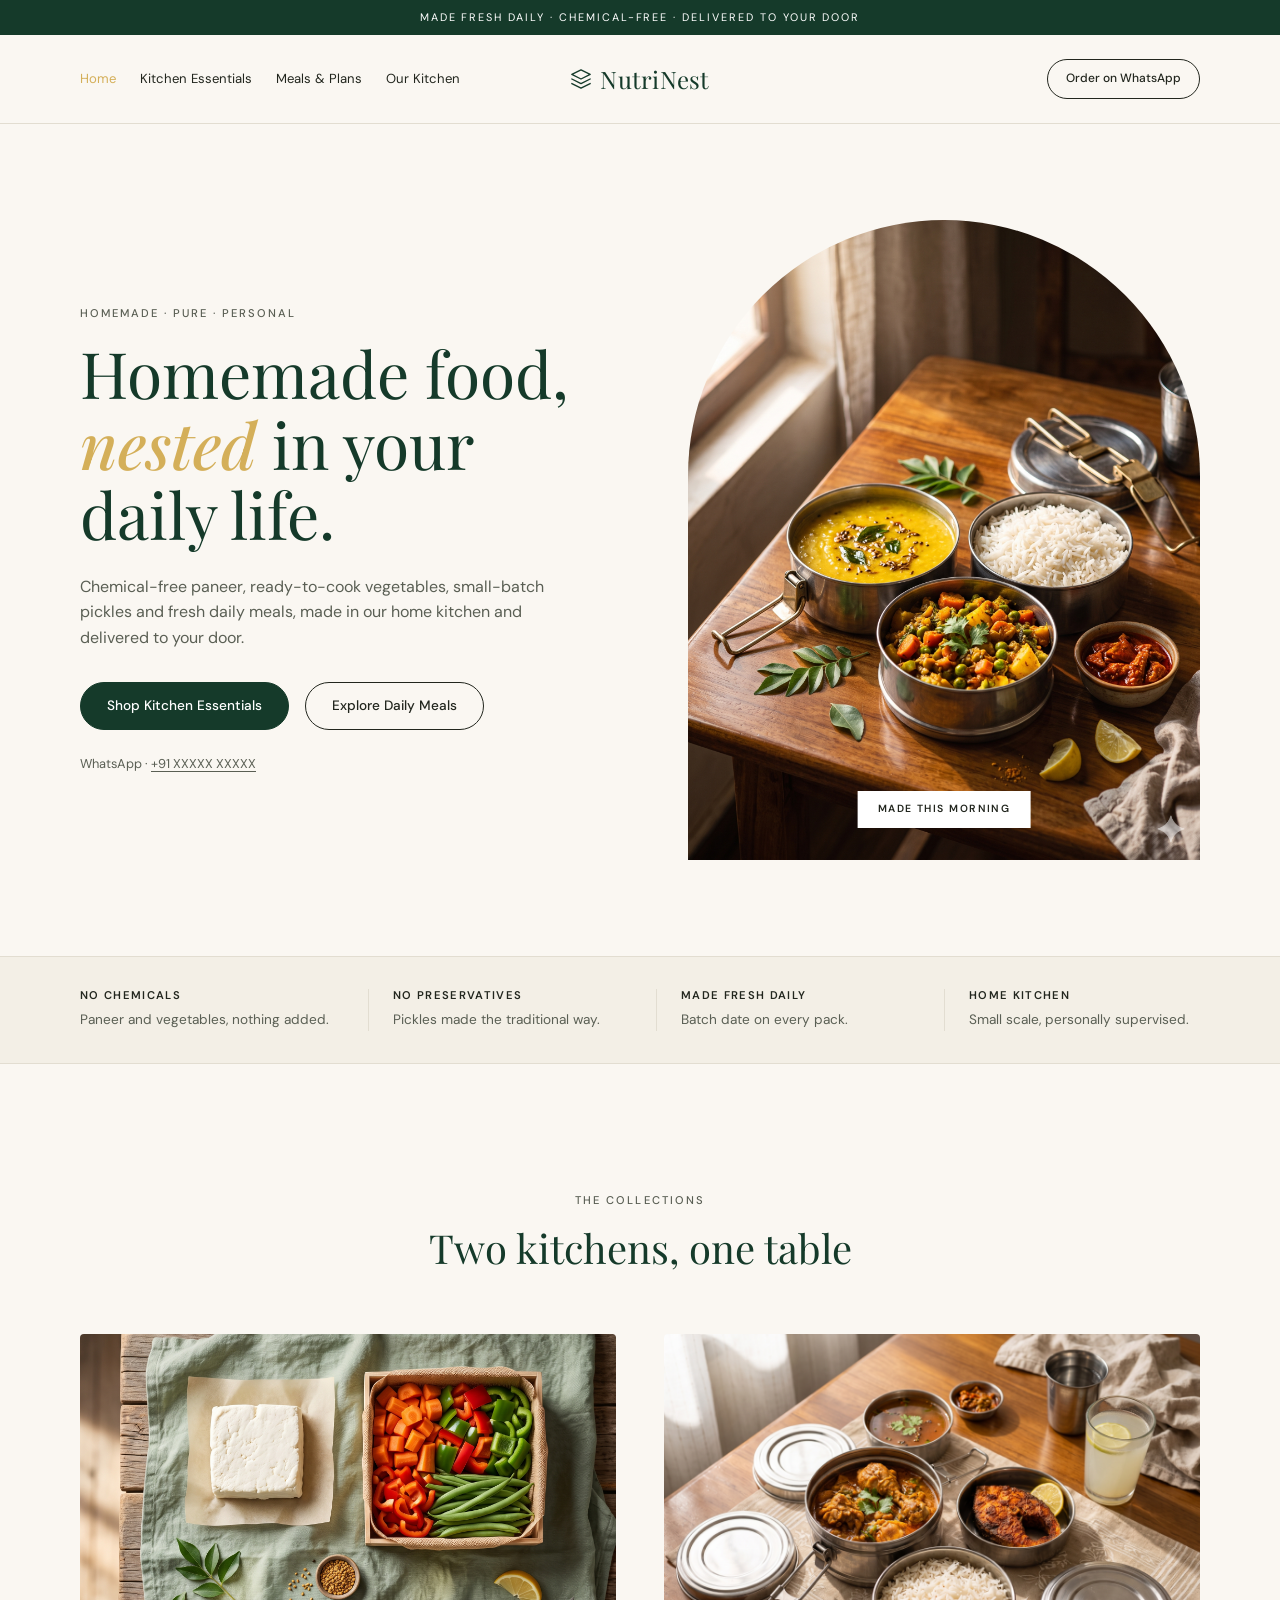
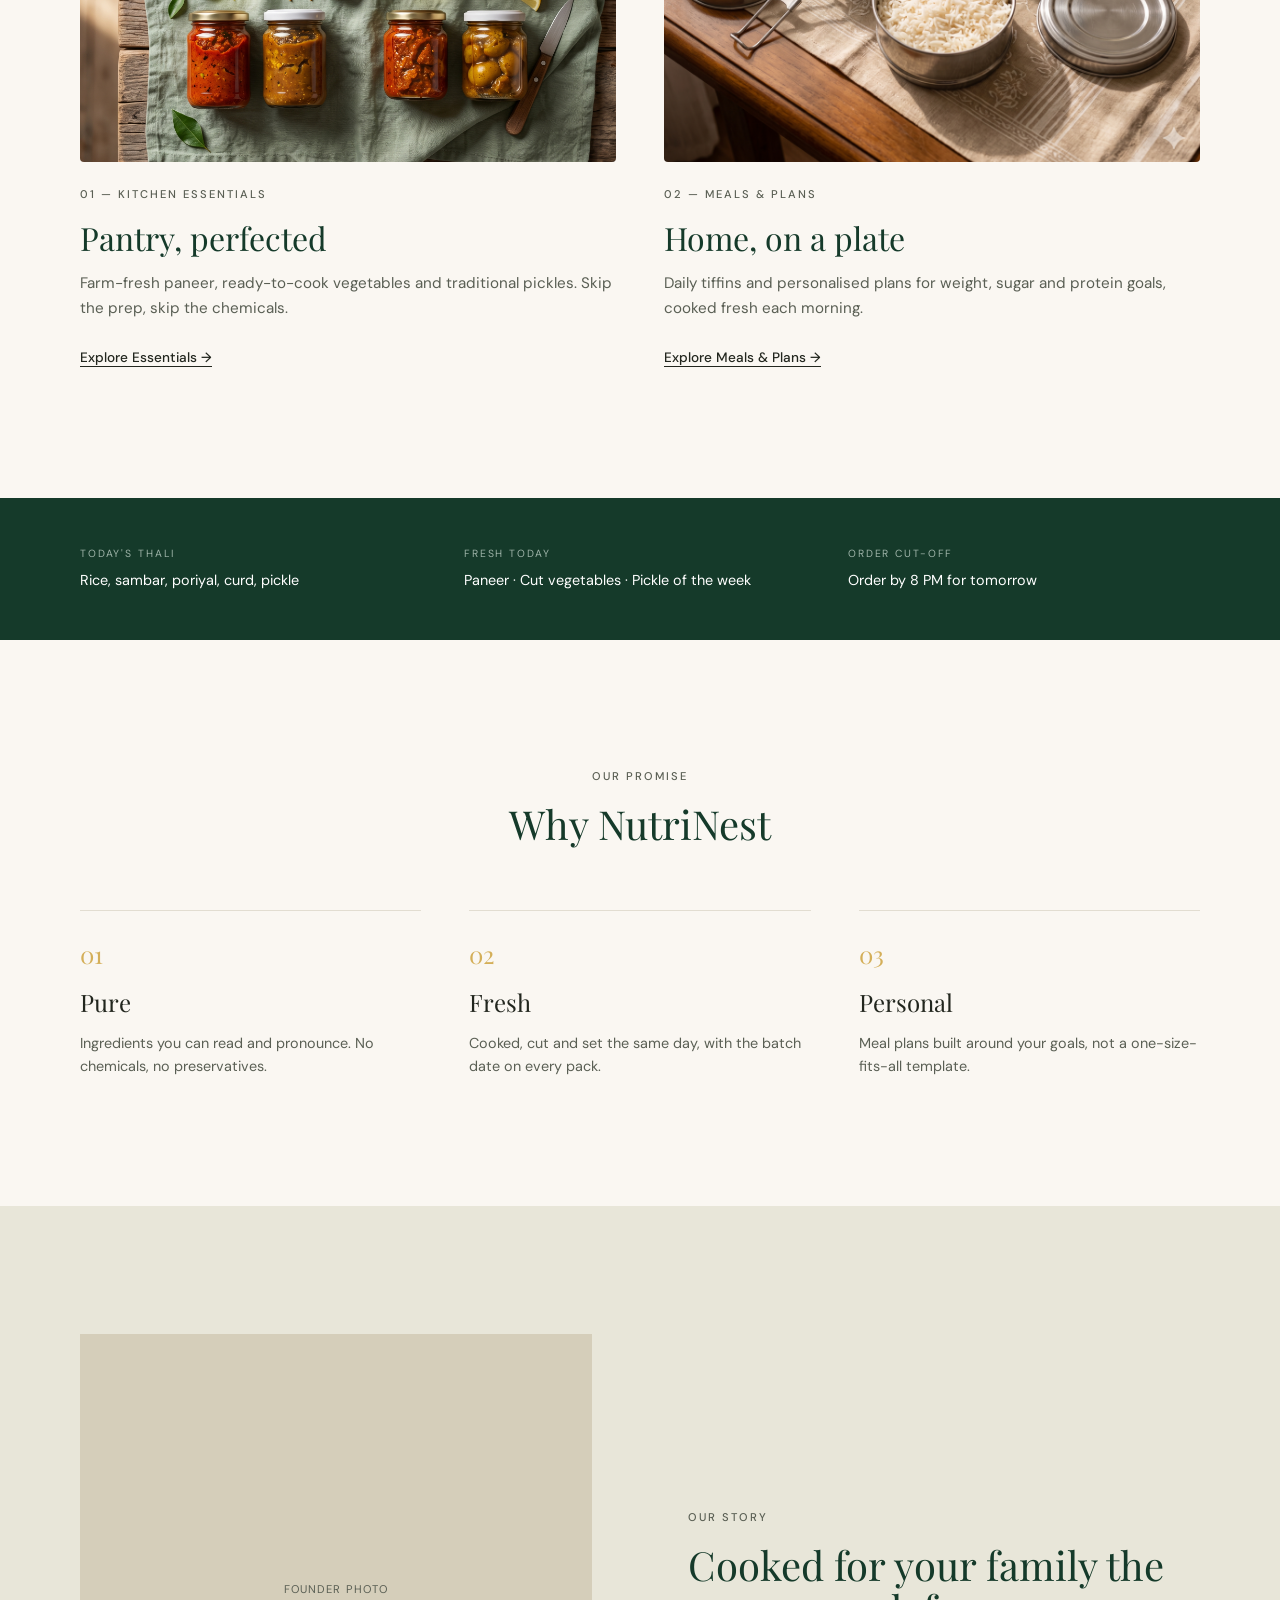
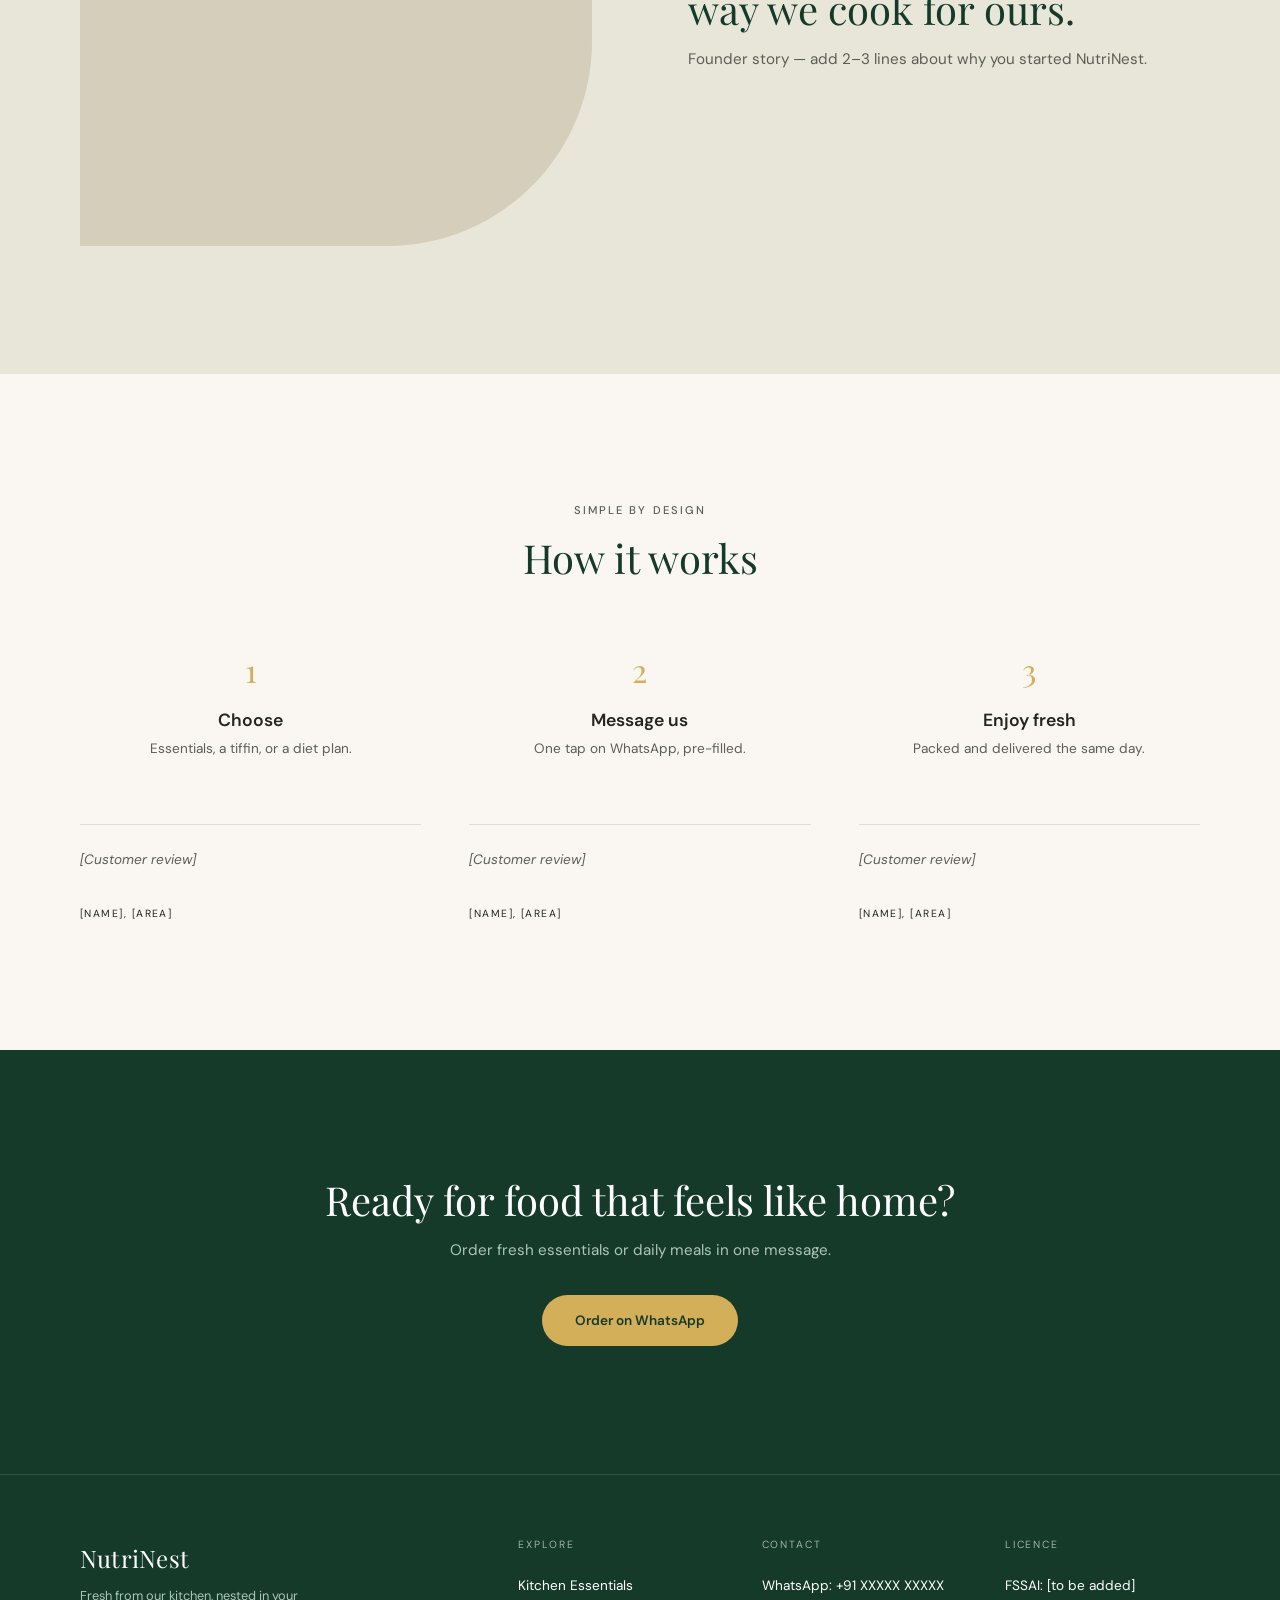
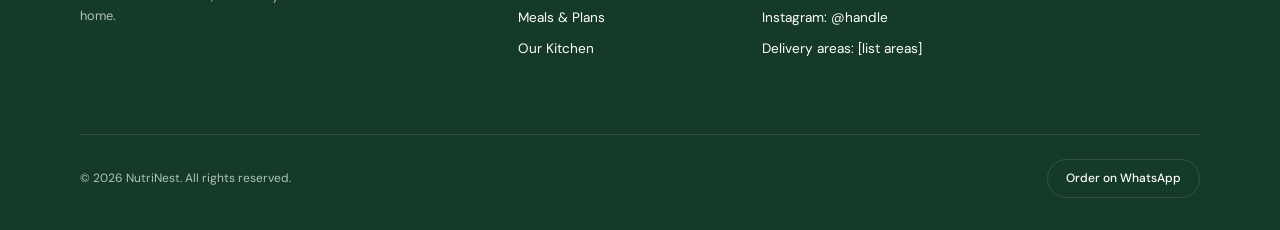
==== commit 763ac494: "home page images added" ====
--- a/index.html
+++ b/index.html
@@ -73,9 +73,7 @@
 
         <figure class="hero__media">
           <!-- Replace with <img src="..." alt="..."> when assets are ready -->
-          <div class="image-placeholder image-placeholder--arch" aria-hidden="true">
-            <span>Hero photo — hands, fresh vegetables</span>
-          </div>
+          <img src="./assets/images/hero-tiffin.png" alt="An open traditional Indian steel tiffin box filled with fresh rice, dal, and vegetables" class="hero__image" />
           <figcaption class="hero__badge">Made this morning</figcaption>
         </figure>
       </div>
@@ -115,29 +113,39 @@
 
         <div class="collections__grid">
           <article class="collection-card" id="meals">
-            <div class="image-placeholder image-placeholder--sage" aria-hidden="true">
-              <span>Paneer, cut vegetables, pickle jars</span>
-            </div>
+           <img 
+    src="./assets/images/kitchen-essentials-collage.png" 
+    alt="Fresh paneer block, a box of cut vegetables, and jars of mango and lemon pickle arranged on a sage green cloth" 
+    class="collection-card__image"
+    loading="lazy"
+    width="1000"
+    height="800"
+  />
             <p class="eyebrow">01 — Kitchen Essentials</p>
             <h3 class="collection-card__title">Pantry, perfected</h3>
             <p class="collection-card__text">
               Farm-fresh paneer, ready-to-cook vegetables and traditional pickles.
               Skip the prep, skip the chemicals.
             </p>
-            <a href="#" class="link-cta">Explore Essentials <span aria-hidden="true">→</span></a>
+            <a href="kitchen-essentials.html" class="link-cta">Explore Essentials <span aria-hidden="true">→</span></a>
           </article>
 
           <article class="collection-card">
-            <div class="image-placeholder image-placeholder--sand" aria-hidden="true">
-              <span>Tiffin box and thali</span>
-            </div>
+            <img 
+    src="./assets/images/meals-tiffin.png" 
+    alt="Open stainless steel tiffin box with curry, rice and pickle, next to a traditional thali plate" 
+    class="collection-card__image"
+    loading="lazy"
+    width="1000"
+    height="800"
+  />
             <p class="eyebrow">02 — Meals &amp; Plans</p>
             <h3 class="collection-card__title">Home, on a plate</h3>
             <p class="collection-card__text">
               Daily tiffins and personalised plans for weight, sugar and protein goals,
               cooked fresh each morning.
             </p>
-            <a href="#" class="link-cta">Explore Meals &amp; Plans <span aria-hidden="true">→</span></a>
+            <a href="meals-plans.html" class="link-cta">Explore Meals &amp; Plans <span aria-hidden="true">→</span></a>
           </article>
         </div>
       </div>
--- a/css/tokens.css
+++ b/css/tokens.css
@@ -22,7 +22,7 @@
   --c-accent-hover:  #C6A048;
   --c-border:        #E2DDD1;
   --c-border-inverse: rgba(255, 255, 255, 0.12);
-
+  --c-bg-sand-soft:  #F8F5EC; /* Used for alternating warm sections */
   /* Typography */
   --font-heading: 'Playfair Display', Georgia, serif;
   --font-body:    'DM Sans', system-ui, -apple-system, sans-serif;
--- a/css/components.css
+++ b/css/components.css
@@ -510,4 +510,65 @@
   color: var(--c-text-muted);
   font-size: 0.9rem;
   line-height: 1.6;
+}
+
+/* =========================================================
+   18. EXTENDED COMPONENTS (Page 3 & Future)
+   ========================================================= */
+
+/* 4-Column Steps Grid (Variant of .steps) */
+.steps-grid-4 {
+  display: grid;
+  grid-template-columns: repeat(4, 1fr);
+  gap: var(--sp-4);
+  text-align: center;
+  margin-bottom: var(--sp-6);
+}
+
+.step-item__num {
+  display: block;
+  font-family: var(--font-heading);
+  font-size: 1.5rem;
+  color: var(--c-accent);
+  margin-bottom: var(--sp-1);
+}
+
+.step-item__title {
+  font-family: var(--font-body);
+  font-size: 0.95rem;
+  font-weight: 600;
+  margin-bottom: 4px;
+}
+
+.step-item__text {
+  font-size: 0.8rem;
+  color: var(--c-text-muted);
+}
+
+/* Disclaimer Box */
+.disclaimer-box {
+  border: 1px solid var(--c-border);
+  padding: var(--sp-4);
+  text-align: center;
+  font-size: 0.8rem;
+  color: var(--c-text-muted);
+  line-height: 1.6;
+  max-width: 800px;
+  margin-inline: auto;
+  background-color: transparent;
+}
+
+/* Responsive adjustments for extended components */
+@media (max-width: 1024px) {
+  .steps-grid-4 {
+    grid-template-columns: 1fr 1fr;
+    gap: var(--sp-5);
+  }
+}
+
+@media (max-width: 640px) {
+  .steps-grid-4 {
+    grid-template-columns: 1fr;
+    gap: var(--sp-4);
+  }
 }
--- a/css/pages/home.css
+++ b/css/pages/home.css
@@ -13,8 +13,25 @@
   gap: var(--sp-5);
 }
 
-.collection-card .image-placeholder { margin-bottom: var(--sp-3); }
+.collection-card .image-placeholder,
+.collection-card__image {
+  margin-bottom: var(--sp-3);
+  width: 100%;
+  height: auto;
+  display: block;
+  object-fit: cover;
+  aspect-ratio: 5 / 4; /* Ensures the layout stays identical to the placeholder */
+}
 
+.collection-card__image {
+  overflow: hidden;
+  border-radius: 4px; /* Optional: slight rounding */
+  transition: transform var(--dur) var(--ease);
+}
+
+.collection-card:hover .collection-card__image {
+  transform: scale(1.02);
+}
 .collection-card__title {
   font-size: clamp(1.5rem, 3vw, 2rem);
   color: var(--c-brand);
@@ -53,6 +70,14 @@
   color: var(--c-text-muted);
 }
 
+.hero__image {
+  width: 100%;
+  height: 100%;
+  object-fit: cover;
+  border-radius: 999px 999px 0 0; /* Keeps the arch shape */
+  aspect-ratio: 4 / 5; /* Matches the original placeholder */
+}
+
 /* =========================================================
    3. HOME — RESPONSIVE
    ========================================================= */
